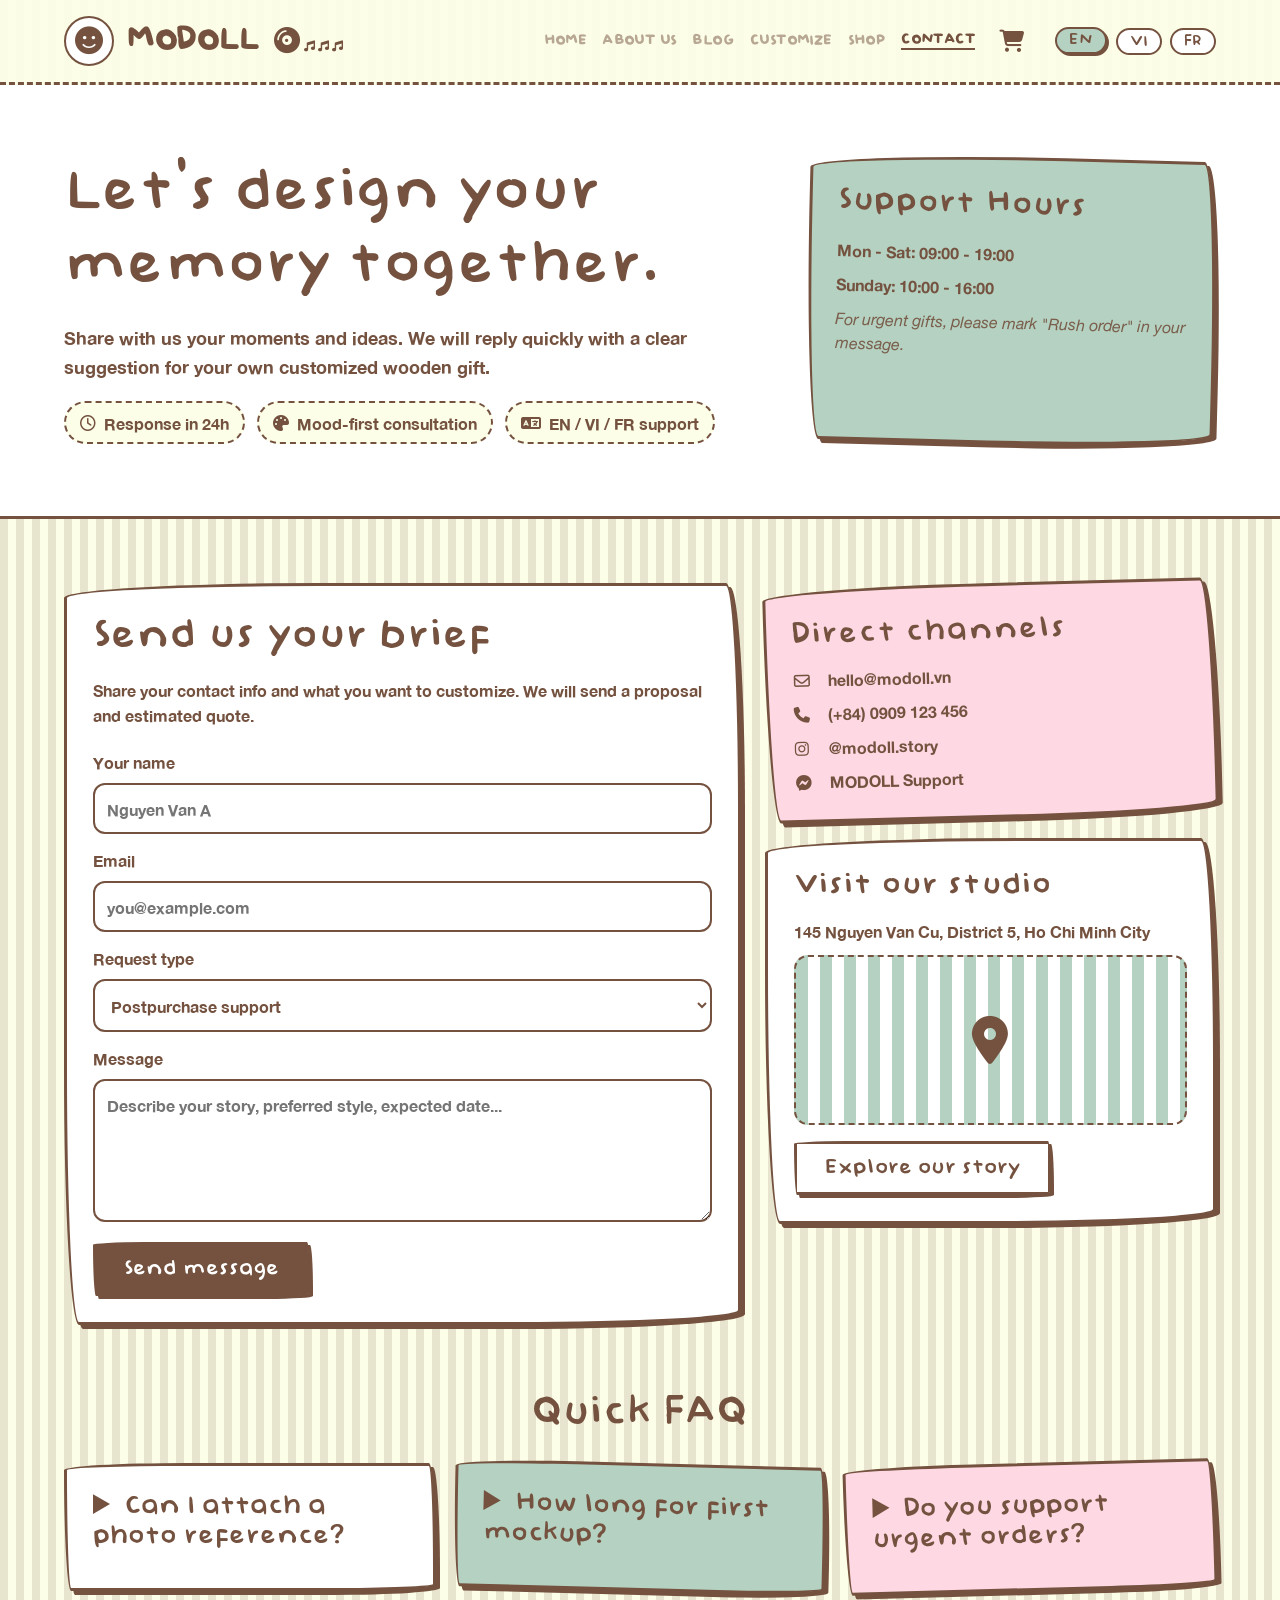
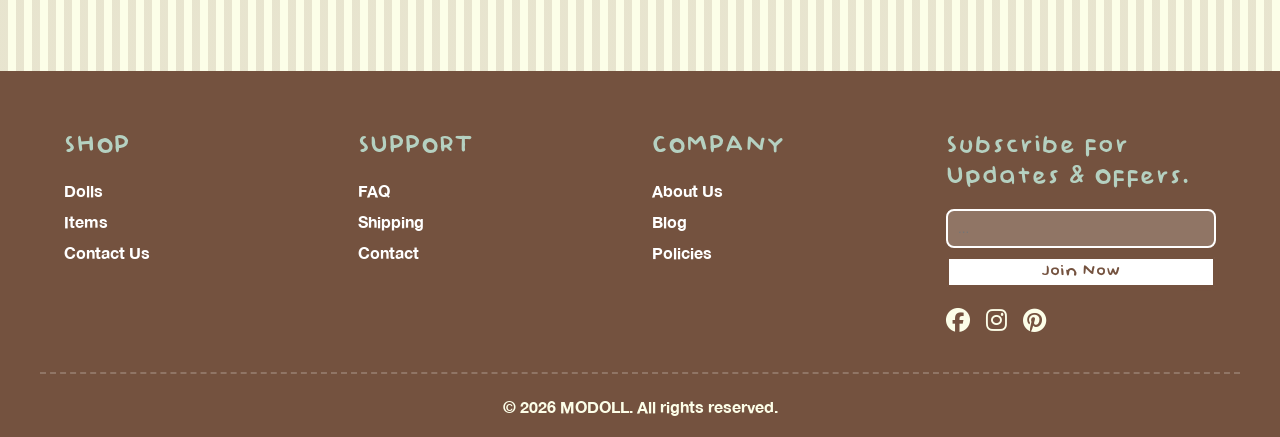
==== contact.html @ 36bcf1d3 "first commit" ====
<!DOCTYPE html>
<html lang="vi">
<head>
    <meta charset="UTF-8">
    <meta name="viewport" content="width=device-width, initial-scale=1.0">
    <title>MODOLL | Contact</title>
    <script src="assets/js/lang.js"></script>
    <link rel="stylesheet" href="https://cdnjs.cloudflare.com/ajax/libs/font-awesome/6.4.0/css/all.min.css">
    <link rel="stylesheet" href="assets/css/contact.css">
</head>
<body data-site-page="contact">

    <div id="site-header"></div>

    <main>
        <section class="contact-hero">
            <div class="container hero-wrap">
                <div class="hero-copy">
                    <h1 data-i18n="ct_title">Let's design your memory together.</h1>
                    <p data-i18n="ct_intro">Share with us your moments and ideas. We will reply quickly with a clear suggestion for your own customized wooden gift.</p>
                    <div class="hero-pills">
                        <span class="hero-pill"><i class="fa-regular fa-clock"></i> <span data-i18n="ct_pill_1">Response in 24h</span></span>
                        <span class="hero-pill"><i class="fa-solid fa-palette"></i> <span data-i18n="ct_pill_2">Mood-first consultation</span></span>
                        <span class="hero-pill"><i class="fa-solid fa-language"></i> <span data-i18n="ct_pill_3">EN / VI / FR support</span></span>
                    </div>
                </div>
                <div class="hero-card hand-drawn-box sticky-note-mint">
                    <h3 data-i18n="ct_card_title">Support Hours</h3>
                    <p><strong data-i18n="ct_hours_week">Mon - Sat:</strong> 09:00 - 19:00</p>
                    <p><strong data-i18n="ct_hours_sun">Sunday:</strong> 10:00 - 16:00</p>
                    <p class="small-note" data-i18n="ct_hours_note">For urgent gifts, please mark "Rush order" in your message.</p>
                </div>
            </div>
        </section>

        <section class="container contact-grid">
            <article class="hand-drawn-box">
                <h2 class="section-title left" data-i18n="form_title">Send us your brief</h2>
                <p class="section-desc" data-i18n="form_desc">Share your contact info and what you want to customize. We will send a proposal and estimated quote.</p>
                <form class="contact-form" action="#" method="post">
                    <label for="ct-name" data-i18n="lb_name">Your name</label>
                    <input id="ct-name" name="name" type="text" placeholder="Nguyen Van A" required>

                    <label for="ct-email" data-i18n="lb_email">Email</label>
                    <input id="ct-email" name="email" type="email" placeholder="you@example.com" required>

                    <label for="ct-topic" data-i18n="lb_topic">Request type</label>
                    <select id="ct-topic" name="topic">
                        <option value="postpurchase" data-i18n="opt_postpurchase">Postpurchase support</option>
                        <option value="special" data-i18n="opt_special_orders">Special orders</option>
                        <option value="feedback" data-i18n="opt_questions_feedback">Questions/feedbacks for Modoll Team</option>
                    </select>

                    <label for="ct-message" data-i18n="lb_message">Message</label>
                    <textarea id="ct-message" name="message" rows="5" data-i18n-placeholder="ph_message" placeholder="Describe your story, preferred style, expected date..."></textarea>

                    <button class="btn btn-dark" type="submit" data-i18n="btn_submit">Send message</button>
                </form>
            </article>

            <aside class="contact-side">
                <div class="hand-drawn-box sticky-note">
                    <h3 data-i18n="info_title">Direct channels</h3>
                    <ul class="channel-list">
                        <li><i class="fa-regular fa-envelope"></i> hello@modoll.vn</li>
                        <li><i class="fa-solid fa-phone"></i> (+84) 0909 123 456</li>
                        <li><i class="fa-brands fa-instagram"></i> @modoll.story</li>
                        <li><i class="fa-brands fa-facebook-messenger"></i> MODOLL Support</li>
                    </ul>
                </div>

                <div class="hand-drawn-box">
                    <h3 data-i18n="visit_title">Visit our studio</h3>
                    <p class="studio-address">145 Nguyen Van Cu, District 5, Ho Chi Minh City</p>
                    <div class="map-placeholder" aria-hidden="true">
                        <i class="fa-solid fa-location-dot"></i>
                    </div>
                    <a href="about.html" class="btn btn-outline" data-i18n="btn_about_link">Explore our story</a>
                </div>
            </aside>
        </section>

        <section class="container faq-section">
            <h2 class="section-title" data-i18n="faq_title">Quick FAQ</h2>
            <div class="faq-grid" id="contactFaq">
                <details class="hand-drawn-box">
                    <summary data-i18n="faq_q1">Can I attach a photo reference?</summary>
                    <p data-i18n="faq_a1">Yes. Share your references in the message and we will guide the best format in our reply.</p>
                </details>
                <details class="hand-drawn-box sticky-note-mint">
                    <summary data-i18n="faq_q2">How long for first mockup?</summary>
                    <p data-i18n="faq_a2">Usually within 24-48 hours after we confirm your requirements.</p>
                </details>
                <details class="hand-drawn-box sticky-note">
                    <summary data-i18n="faq_q3">Do you support urgent orders?</summary>
                    <p data-i18n="faq_a3">Yes, depending on current capacity. Please mark your deadline clearly.</p>
                </details>
            </div>
        </section>
    </main>

    <div id="site-footer"></div>

    <script>window.MODOLL_PAGE_SCRIPTS = ['assets/js/music-nav.js', 'assets/js/contact.js'];</script>
    <script src="assets/js/layout.js"></script>
</body>
</html>
---- assets/css/contact.css ----
@import url('nav.css');

@font-face {
    font-family: '1FTV VIP Baby Doll';
    src: url('../font/head.otf') format('opentype');
    font-weight: normal;
    font-style: normal;
    font-display: swap;
}
@font-face {
    font-family: 'SVN-Helvetica Neue';
    src: url('../font/body-bold.ttf') format('truetype');
    font-weight: bold;
    font-style: normal;
    font-display: swap;
}
@font-face {
    font-family: 'SVN-Helvetica Neue';
    src: url('../font/body-italic.ttf') format('truetype');
    font-weight: normal;
    font-style: italic;
    font-display: swap;
}

:root {
    --clr-cream: #fcfee8;
    --clr-brown: #74523f;
    --clr-pink: #fed8e3;
    --clr-mint: #b5d1c1;
    --clr-white: #ffffff;

    --border-style: 3px solid var(--clr-brown);
    --hard-shadow: 4px 4px 0px var(--clr-brown);
    --hand-drawn-radius: 255px 15px 225px 15px/15px 225px 15px 255px;
    --font-head: '1FTV VIP Baby Doll';
    --font-body: 'SVN-Helvetica Neue';

    --pattern-mint: repeating-linear-gradient(90deg, var(--clr-mint) 0px, var(--clr-mint) 12px, transparent 12px, transparent 24px);
    --pattern-pink: repeating-linear-gradient(90deg, var(--clr-pink) 0px, var(--clr-pink) 12px, transparent 12px, transparent 24px);
    --pattern-brown: repeating-linear-gradient(90deg, rgba(116,82,63,0.15) 0px, rgba(116,82,63,0.15) 8px, transparent 8px, transparent 16px);
}

* { margin: 0; padding: 0; box-sizing: border-box; }
body {
    font-family: var(--font-body);
    background-color: var(--clr-cream);
    color: var(--clr-brown);
    background-image: var(--pattern-brown);
    overflow-x: hidden;
}
h1, h2, h3, h4, h5, h6 {
    font-family: var(--font-head);
    font-weight: 400;
    line-height: 1.1;
    letter-spacing: 1px;
}
.container { max-width: 1200px; margin: 0 auto; padding: 0 24px; position: relative; z-index: 2; }

.flex { display: flex; }
.items-center { align-items: center; }
.justify-between { justify-content: space-between; }
.grid { display: grid; }
.grid-cols-4 { grid-template-columns: repeat(4, 1fr); }
.gap-6 { gap: 24px; }
.text-center { text-align: center; }

.hand-drawn-box {
    background-color: var(--clr-white);
    border: var(--border-style);
    border-radius: var(--hand-drawn-radius);
    box-shadow: var(--hard-shadow);
    padding: 26px;
}
.sticky-note { background-color: var(--clr-pink); transform: rotate(-1.5deg); }
.sticky-note-mint { background-color: var(--clr-mint); transform: rotate(1.5deg); }

.btn {
    display: inline-flex;
    align-items: center;
    justify-content: center;
    font-family: var(--font-head);
    font-size: 24px;
    line-height: 1;
    padding: 12px 28px;
    cursor: pointer;
    text-decoration: none;
    border: var(--border-style);
    border-radius: var(--hand-drawn-radius);
    box-shadow: 3px 3px 0px var(--clr-brown);
    transition: transform 0.1s ease, box-shadow 0.1s ease;
}
.btn-dark { background: var(--clr-brown); color: var(--clr-white); border-color: var(--clr-brown); }
.btn-dark:hover { transform: translate(-2px, -2px); box-shadow: 5px 5px 0px var(--clr-brown); }
.btn-outline { background: var(--clr-white); color: var(--clr-brown); }
.btn-outline:hover { transform: translate(-2px, -2px); box-shadow: 5px 5px 0px var(--clr-brown); }

.contact-hero {
    padding: 72px 0;
    border-bottom: var(--border-style);
    background: var(--clr-white);
}
.hero-wrap {
    display: grid;
    grid-template-columns: 1.4fr 0.8fr;
    gap: 28px;
    align-items: stretch;
}
.hero-copy h1 { font-size: clamp(42px, 5.2vw, 72px); margin-bottom: 20px; }
.hero-copy p { font-size: 18px; line-height: 1.6; max-width: 64ch; }
.hero-pills {
    margin-top: 20px;
    display: flex;
    flex-wrap: wrap;
    gap: 12px;
}
.hero-pill {
    display: inline-flex;
    align-items: center;
    gap: 8px;
    border: 2px dashed var(--clr-brown);
    border-radius: 999px;
    padding: 8px 14px;
    background: var(--clr-cream);
    font-weight: 700;
}
.hero-card h3 { font-size: 36px; margin-bottom: 16px; }
.hero-card p { margin-bottom: 10px; line-height: 1.5; }
.small-note { font-style: italic; opacity: 0.9; margin-top: 10px; }

.contact-grid {
    padding-top: 64px;
    padding-bottom: 64px;
    display: grid;
    grid-template-columns: 1.2fr 0.8fr;
    gap: 24px;
}
.section-title { font-size: 46px; margin-bottom: 14px; }
.section-title.left { text-align: left; }
.section-desc { margin-bottom: 18px; line-height: 1.6; }

.contact-form {
    display: grid;
    gap: 10px;
}
.contact-form label {
    font-weight: 700;
    margin-top: 4px;
}
.contact-form input,
.contact-form select,
.contact-form textarea {
    border: 2px solid var(--clr-brown);
    border-radius: 12px;
    padding: 12px;
    font-family: var(--font-body);
    font-size: 16px;
    background: rgba(255, 255, 255, 0.9);
    color: var(--clr-brown);
}
.contact-form textarea { resize: vertical; min-height: 140px; }
.contact-form .btn { margin-top: 10px; width: max-content; }

.contact-side {
    display: grid;
    gap: 20px;
    align-content: start;
}
.contact-side h3 { font-size: 34px; margin-bottom: 14px; }
.channel-list {
    list-style: none;
    display: grid;
    gap: 10px;
    line-height: 1.5;
    font-weight: 700;
}
.channel-list i { width: 22px; margin-right: 8px; }
.studio-address { margin-bottom: 12px; line-height: 1.5; font-weight: 700; }
.map-placeholder {
    height: 170px;
    border: 2px dashed var(--clr-brown);
    border-radius: 14px;
    background: var(--pattern-mint);
    display: grid;
    place-items: center;
    font-size: 48px;
    margin-bottom: 16px;
}

.faq-section {
    padding-top: 0;
    padding-bottom: 80px;
}
.faq-section .section-title { text-align: center; margin-bottom: 24px; }
.faq-grid {
    display: grid;
    grid-template-columns: repeat(3, 1fr);
    gap: 18px;
    align-items: start;
}
.faq-grid details summary {
    cursor: pointer;
    font-family: var(--font-head);
    font-size: 30px;
    margin-bottom: 10px;
}
.faq-grid details p {
    line-height: 1.6;
}

.footer {
    background: var(--clr-brown);
    color: var(--clr-cream);
    padding: 60px 0 20px;
    font-family: var(--font-body);
}
.footer h4 {
    color: var(--clr-mint);
    font-family: var(--font-head);
    font-size: 28px;
    margin-bottom: 16px;
}
.footer a { color: var(--clr-white); text-decoration: none; display: block; margin-bottom: 8px; }
.footer a:hover { text-decoration: underline; text-decoration-style: wavy; }
.subscribe input { padding: 10px; width: 100%; border-radius: 8px; border: none; margin-bottom: 8px; }

@media (max-width: 992px) {
    .hero-wrap,
    .contact-grid,
    .faq-grid,
    .grid-cols-4 {
        grid-template-columns: 1fr;
    }
    .hero-card { transform: none; }
}
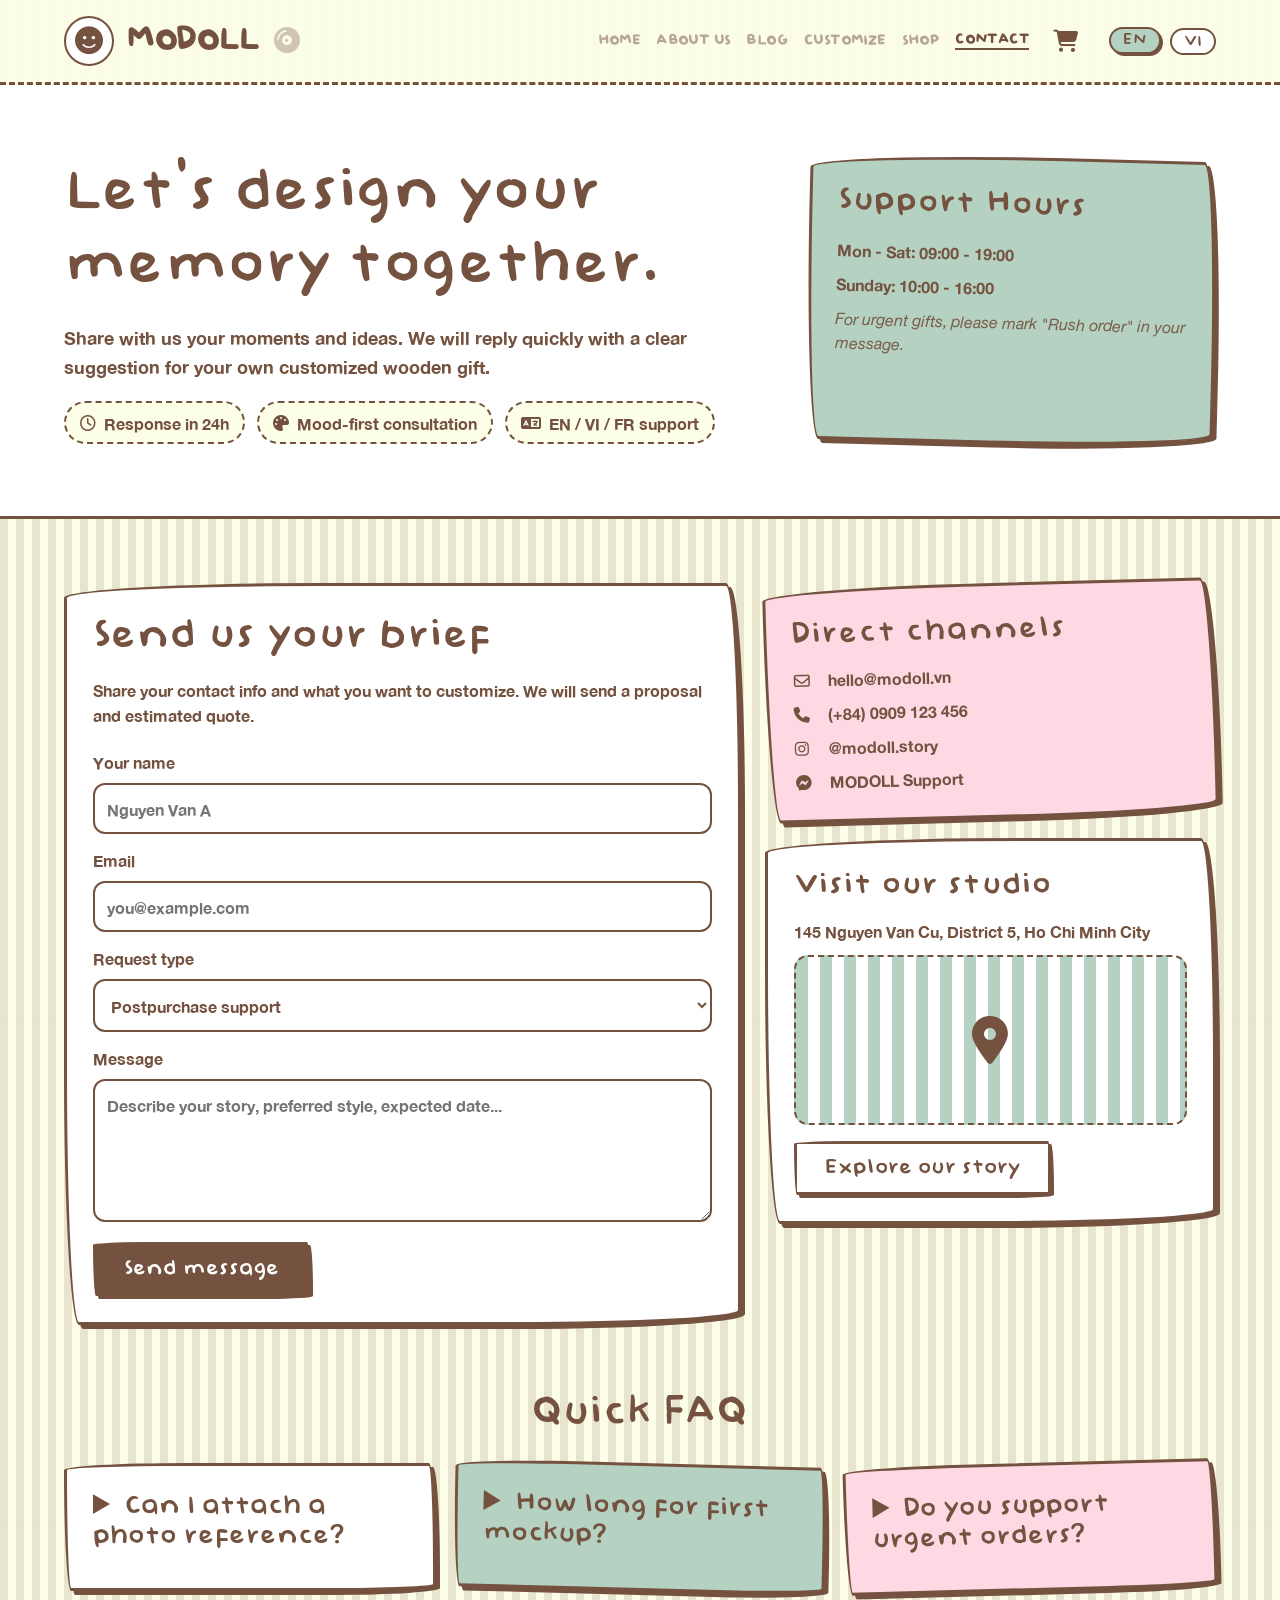
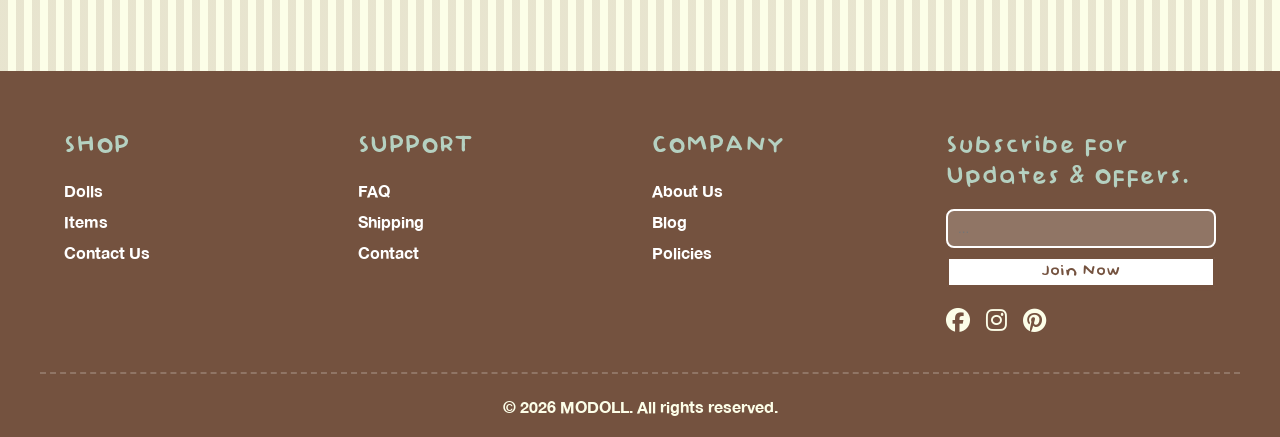
==== commit bf8ba043: "upload full project" ====
--- a/contact.html
+++ b/contact.html
@@ -21,7 +21,7 @@
                     <div class="hero-pills">
                         <span class="hero-pill"><i class="fa-regular fa-clock"></i> <span data-i18n="ct_pill_1">Response in 24h</span></span>
                         <span class="hero-pill"><i class="fa-solid fa-palette"></i> <span data-i18n="ct_pill_2">Mood-first consultation</span></span>
-                        <span class="hero-pill"><i class="fa-solid fa-language"></i> <span data-i18n="ct_pill_3">EN / VI / FR support</span></span>
+                        <span class="hero-pill"><i class="fa-solid fa-language"></i> <span data-i18n="ct_pill_3">EN / VI support</span></span>
                     </div>
                 </div>
                 <div class="hero-card hand-drawn-box sticky-note-mint">
